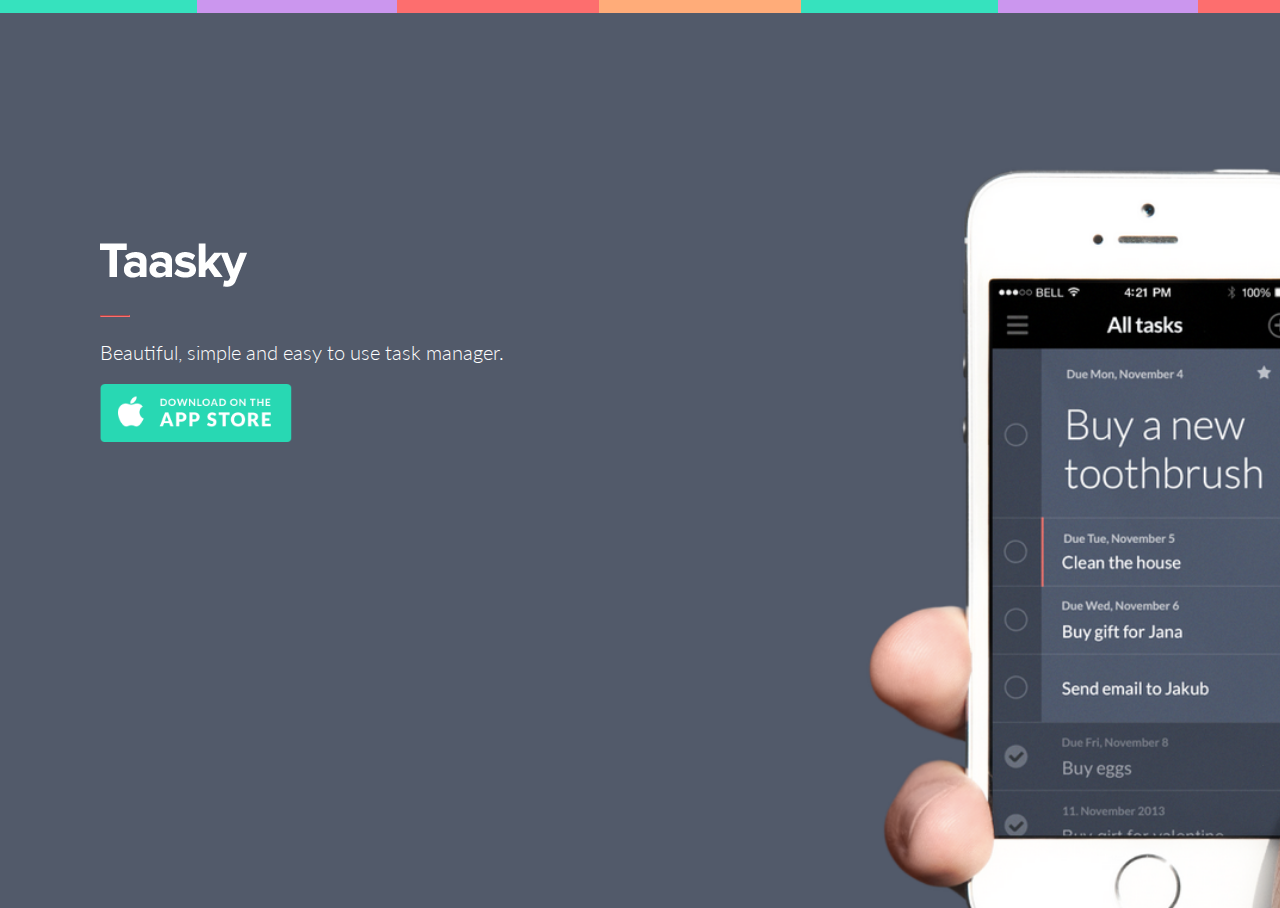
==== Unit 3/index.html @ 97de1b1f "Unit 3 Challenge: Taasky" ====
<!DOCTYPE: html>
<html>

	<head>
	    <link rel="stylesheet" href="style.css" />
		<link href='http://fonts.googleapis.com/css?family=Lato:100,300,400,700,900,100italic,300italic,400italic,700italic,900italic' rel='stylesheet' type='text/css'>
		<title>Taasky Homepage</title>
	</head>

	<body>
		<div class="stripes"></div>
		<h1><img src="assets/logo-taasky.png" size="width:8%"></h1>
		<hr id="hr"><br>
			<p>Beautiful, simple and easy to use task manager.</p>
			<div id="button"><img src="assets/btn_store.png" style="width:12em"></div>
	</body>

</html>
---- Unit 3/style.css ----
body {
	background-image: url(assets/background.jpg);
	background-size: cover;
	width: 100%;
	height: 100%;
	margin-top: 0px;
	margin-left: 0px;
	margin-right:0px;
	padding: 0px;
}

h1 {
	margin-top: 230px;
	margin-left: 100px;
}

p {
	margin-top: -3px;
	margin-left: 100px;
	font-weight: 300;
	font-size: 20px;
	color: white;
	font-family: 'Lato', sans-serif;
}

.stripes {
	background-image: url(assets/stripes.png);
	width: 100%;
	height: .8em;
}


#hr {
	margin-top: 28px;
  	width: 28px;
  	border-color: #fd6e6e;
	margin-left: 100px;
}

#button {
	margin-top: 20px;
	margin-left: 100px;
}
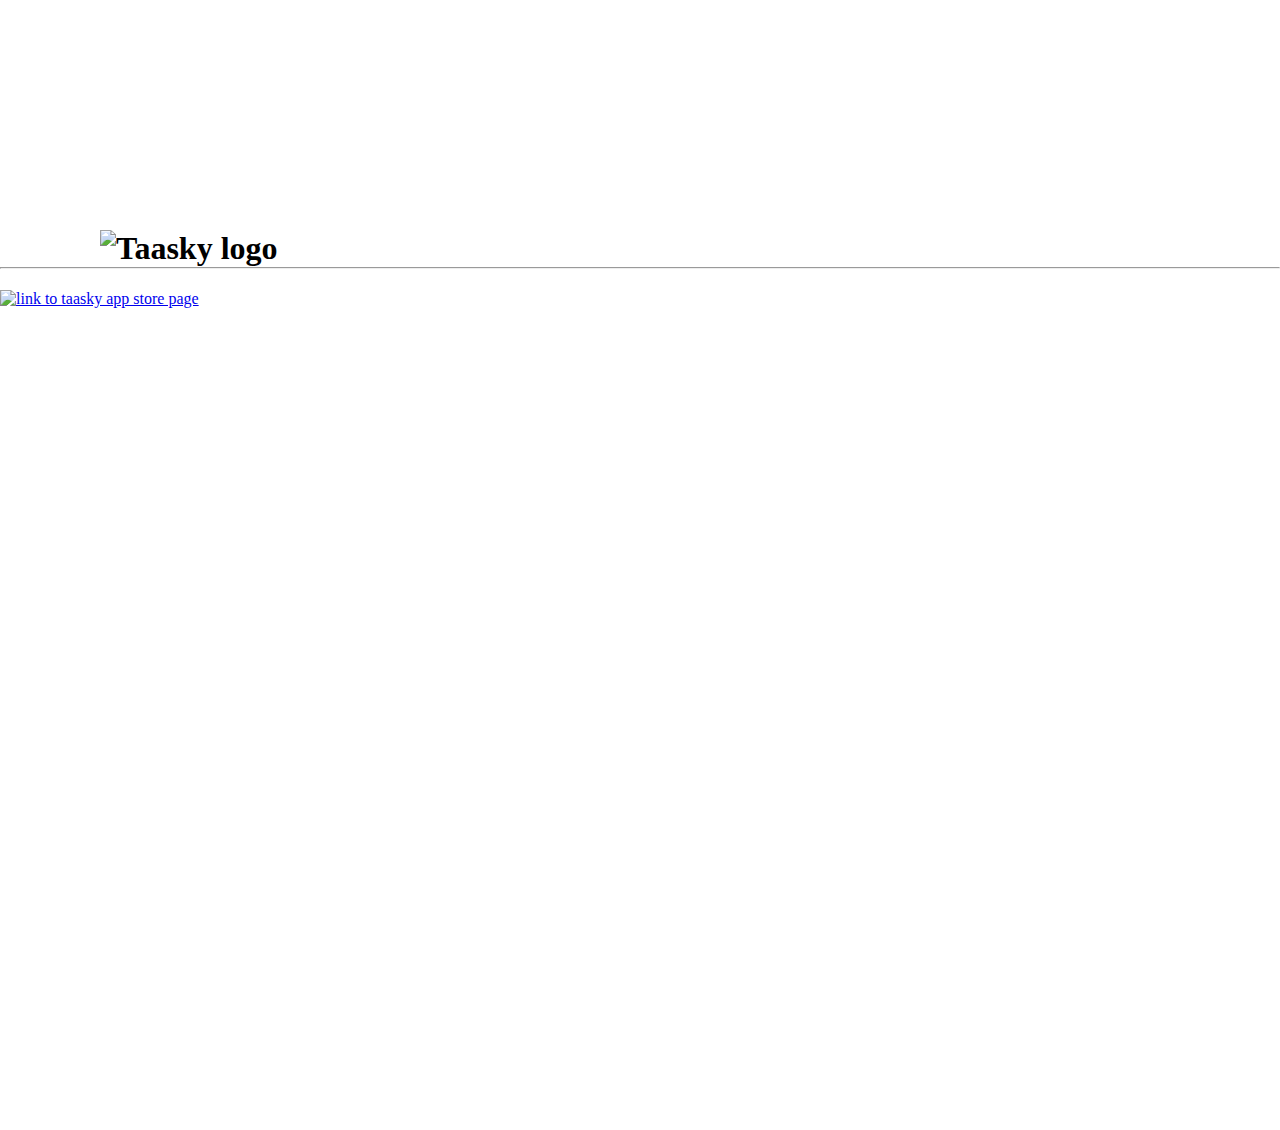
==== commit 597dc255: "Update index.html" ====
--- a/Unit 3/index.html
+++ b/Unit 3/index.html
@@ -2,17 +2,18 @@
 <html>
 
 	<head>
-	    <link rel="stylesheet" href="style.css" />
+		<link rel="stylesheet" type="text/css" href="style.css" />
 		<link href='http://fonts.googleapis.com/css?family=Lato:100,300,400,700,900,100italic,300italic,400italic,700italic,900italic' rel='stylesheet' type='text/css'>
 		<title>Taasky Homepage</title>
 	</head>
 
 	<body>
-		<div class="stripes"></div>
-		<h1><img src="assets/logo-taasky.png" size="width:8%"></h1>
-		<hr id="hr"><br>
+		<section>
+			<h1><img src="assets/logo-taasky.png" alt="Taasky logo"></h1>
+			<hr>
 			<p>Beautiful, simple and easy to use task manager.</p>
-			<div id="button"><img src="assets/btn_store.png" style="width:12em"></div>
+			<a href="https://itunes.apple.com/us/app/taasky-beautiful-simple-easy/id720309412?l=cs&ls=1&mt=8"><img src="assets/btn_store.png" alt="link to taasky app store page"></a>
+		</section>
 	</body>
 
-</html>+</html>
--- a/Unit 3/style.css
+++ b/Unit 3/style.css
@@ -1,12 +1,11 @@
+* { margin:0; padding:0; box-sizing:border-box; 
+}
+
 body {
 	background-image: url(assets/background.jpg);
 	background-size: cover;
 	width: 100%;
 	height: 100%;
-	margin-top: 0px;
-	margin-left: 0px;
-	margin-right:0px;
-	padding: 0px;
 }
 
 h1 {
@@ -20,7 +19,7 @@
 	font-weight: 300;
 	font-size: 20px;
 	color: white;
-	font-family: 'Lato', sans-serif;
+	font-family: 'Lato', Helvetica, sans-serif;
 }
 
 .stripes {
